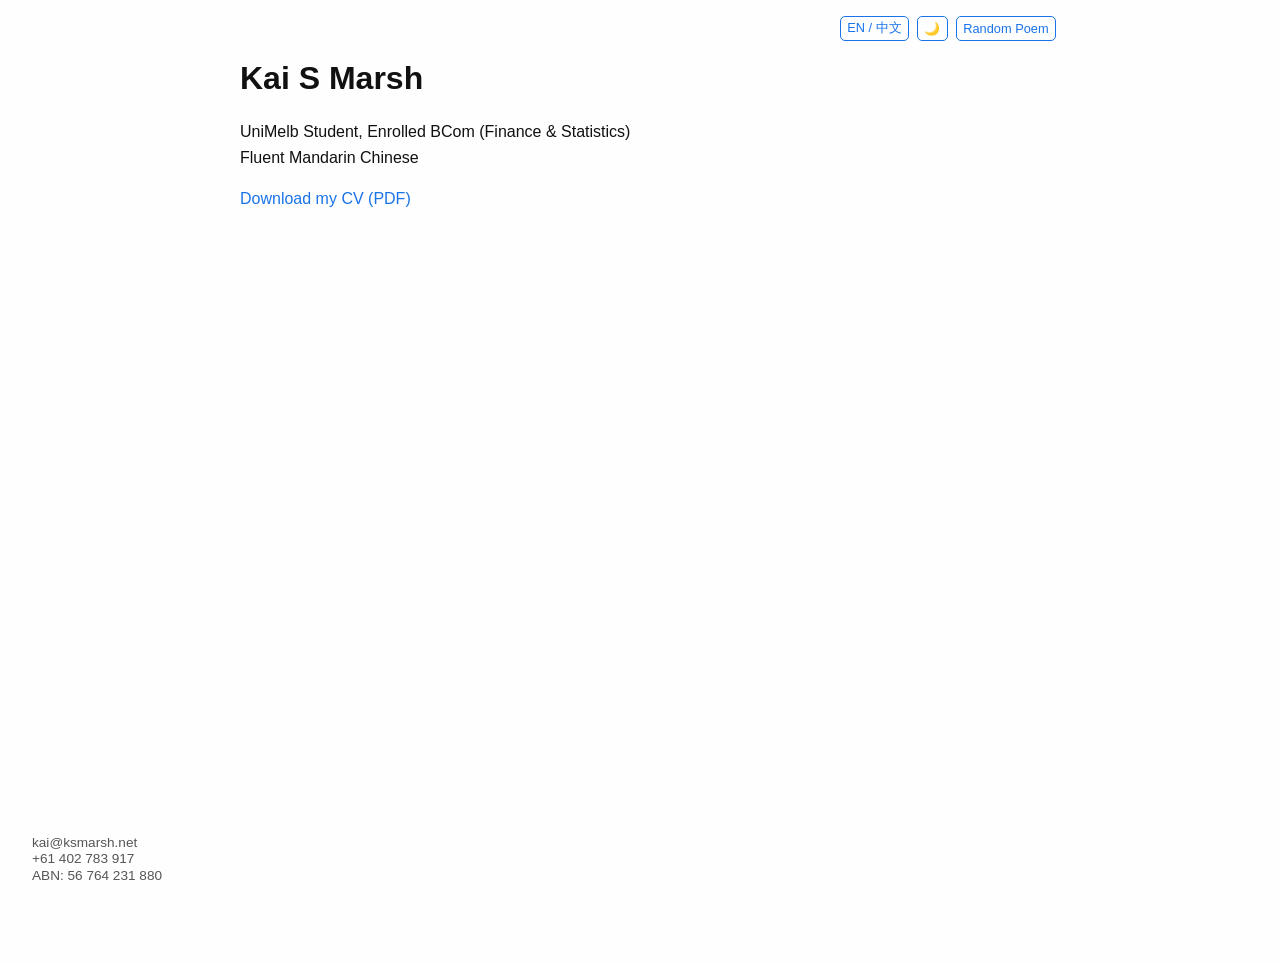
==== index.html @ ef16aa1e "Update index.html" ====
<!DOCTYPE html>
<html lang="en">
<head>
  <meta name="robots" content="noindex, nofollow">
  <meta property="og:title" content="Kai S Marsh" />
  <meta property="og:description" content="UoM BCom Student | 中文流利，HSK六级" />
  <meta property="og:image" content="https://ksmarsh.net/ma3.png" />
  <meta property="og:url" content="https://ksmarsh.net" />
  <meta property="og:type" content="website" />
  <meta charset="UTF-8">
  <meta name="viewport" content="width=device-width, initial-scale=1.0">
  <title>Kai Marsh</title>
  <link rel="icon" href="ma3.png" type="image/png" sizes="32x32">
  <style>
    body {
      font-family: "Helvetica Neue", Helvetica, Arial, sans-serif;
      max-width: 800px;
      margin: 0 auto;
      padding: 2rem;
      line-height: 1.6;
      background-color: #fefefe;
      color: #111;
      transition: background-color 0.3s, color 0.3s;
      min-height: 100vh;
      display: flex;
      flex-direction: column;
      position: relative;
    }

    a {
      color: #1a73e8;
      text-decoration: none;
    }
    a:hover {
      text-decoration: underline;
    }

    h1 {
      margin-bottom: 0.2em;
      font-size: 2rem;
    }
    h2 {
      margin-top: 2em;
    }
    p {
      margin: 0.5em 0;
    }

    /* Top-right buttons container */
    .top-buttons {
      position: absolute;
      top: 1rem;
      right: 1rem;
      display: flex;
      gap: 0.5rem;
    }

    .top-buttons button {
      padding: 0.25em 0.5em;
      border: 1px solid #1a73e8;
      border-radius: 5px;
      cursor: pointer;
      background: none;
      color: #1a73e8;
      font-size: 0.8rem;
    }

    /* Sticky footer */
.footer {
  position: fixed;
  bottom: 1rem;
  left: 2rem;
  font-size: 0.85rem;
  color: #555;
  line-height: 1.2;
}

    /* Dark mode styles */
    .dark-mode {
      background-color: #111;
      color: #fefefe;
    }

    @media (max-width: 600px) {
      body {
        padding: 1rem;
      }
      h1 {
        font-size: 1.5rem;
      }
      .top-buttons {
        top: 0.5rem;
        right: 0.5rem;
      }
    }
  </style>
</head>
<body>
  <!-- Top-right buttons -->
  <div class="top-buttons">
    <button id="lang-toggle">EN / 中文</button>
    <button id="dark-toggle">🌙</button>
    <button id="randomBtn">Random Poem </button>
  </div>

  <h1 id="name">Kai S Marsh</h1>
  <p id="description"> UniMelb Student, Enrolled BCom (Finance & Statistics) <br> Fluent Mandarin Chinese</p>
  <p><a id="cv-link" href="cv.pdf" target="_blank">Download my CV (PDF)</a></p>

<h2 id="poemTitle"></h2>
<div id="poemContent"></div>


  
  <div class="footer">
  kai@ksmarsh.net<br>
  +61 402 783 917<br>
  ABN: 56 764 231 880
</div>

  <script>
    // Poem fetch
    fetch("li_bai.json")
      .then(res => res.json())
      .then(poems => {
        #Show poem of the day
        const dayOfYear = Math.floor(
          (new Date() - new Date(new Date().getFullYear(), 0, 0)) / (1000 * 60 * 60 * 24)
        );
        const poem = poems[dayOfYear % poems.length];
        const formatted = `${poem.title}\n\n${poem.content.join("\n")}`;
        document.getElementById("poem").textContent = formatted;
        // Random button handler inside the same scope
    randomBtn.addEventListener("click", () => {
      const randomPoem = poems[Math.floor(Math.random() * poems.length)];
      poemTitle.textContent = randomPoem.title;
      poemContent.innerHTML = randomPoem.content.join("<br>");
    });
      })
      .catch(err => {
        document.getElementById("poem").textContent = "诗歌加载失败";
        console.error(err);
      });

    // Language toggle
const englishContent = {
  name: "Kai S Marsh",
  description: "UniMelb Student, Enrolled BCom (Finance & Statistics) <br> Fluent Mandarin Chinese",
  cv: "Download my CV (PDF)",
  poemTitle: "Poem of the Day"
};

const chineseContent = {
  name: "马凯",
  description: " 墨尔本大学学生： 商学系（金融）；文凭（统计）<br> 中文流利，HSK六级",
  cv: "下载我的简历 (PDF)",
  poemTitle: "李白诗歌每日一首"
};


let isEnglish = true;
const langToggle = document.getElementById("lang-toggle");
langToggle.addEventListener("click", () => {
  const nameEl = document.getElementById("name");
  const desc = document.getElementById("description");
  const cvLink = document.getElementById("cv-link");
  const poemTitle = document.getElementById("poemTitle");

  if (isEnglish) {
    nameEl.textContent = chineseContent.name;
    desc.innerHTML = chineseContent.description;
    cvLink.textContent = chineseContent.cv;
    poemTitle.textContent = chineseContent.poemTitle;
    isEnglish = false;
  } else {
    nameEl.textContent = englishContent.name;
    desc.innerHTML = englishContent.description;
    cvLink.textContent = englishContent.cv;
    poemTitle.textContent = englishContent.poemTitle;
    isEnglish = true;
  }
});


    // Dark mode toggle with moon/sun
    const darkToggle = document.getElementById("dark-toggle");
    darkToggle.addEventListener("click", () => {
      document.body.classList.toggle("dark-mode");
      if (document.body.classList.contains("dark-mode")) {
        darkToggle.textContent = "☀️";
      } else {
        darkToggle.textContent = "🌙";
      }
    });
  </script>
</body>
</html>
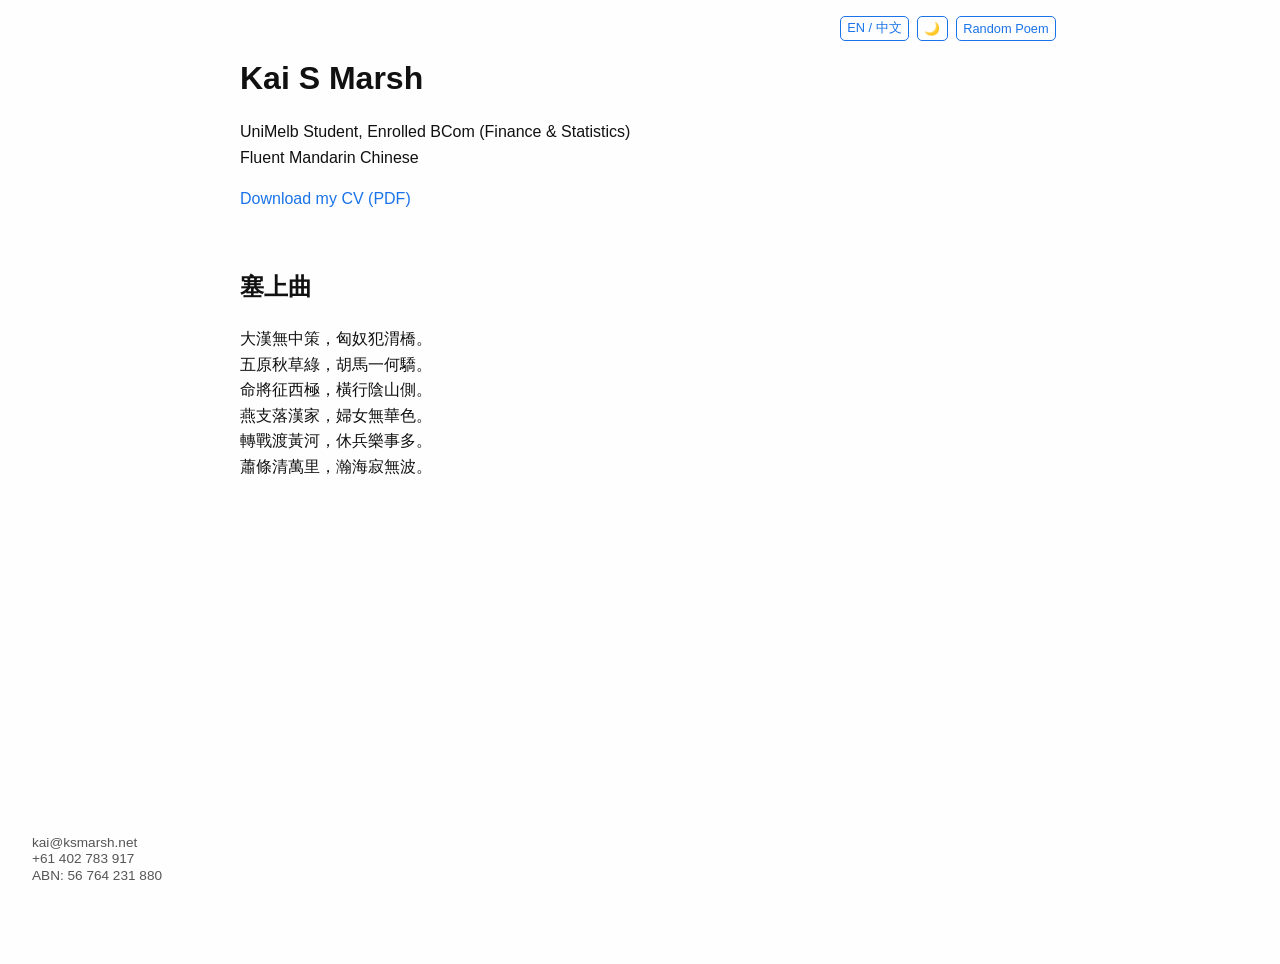
==== commit b03dbba0: "Refactor poem fetching and error handling" ====
--- a/index.html
+++ b/index.html
@@ -121,26 +121,28 @@
   <script>
     // Poem fetch
     fetch("li_bai.json")
-      .then(res => res.json())
-      .then(poems => {
-        #Show poem of the day
-        const dayOfYear = Math.floor(
-          (new Date() - new Date(new Date().getFullYear(), 0, 0)) / (1000 * 60 * 60 * 24)
-        );
-        const poem = poems[dayOfYear % poems.length];
-        const formatted = `${poem.title}\n\n${poem.content.join("\n")}`;
-        document.getElementById("poem").textContent = formatted;
-        // Random button handler inside the same scope
+  .then(res => res.json())
+  .then(poems => {
+    // Show Poem of the Day
+    const dayOfYear = Math.floor(
+      (new Date() - new Date(new Date().getFullYear(), 0, 0)) / (1000*60*60*24)
+    );
+    const poem = poems[dayOfYear % poems.length];
+    poemTitle.textContent = poem.title;
+    poemContent.innerHTML = poem.content.join("<br>");
+
+    // Random button
     randomBtn.addEventListener("click", () => {
       const randomPoem = poems[Math.floor(Math.random() * poems.length)];
       poemTitle.textContent = randomPoem.title;
       poemContent.innerHTML = randomPoem.content.join("<br>");
     });
-      })
-      .catch(err => {
-        document.getElementById("poem").textContent = "诗歌加载失败";
-        console.error(err);
-      });
+  })
+  .catch(err => {
+    poemTitle.textContent = "";
+    poemContent.textContent = "诗歌加载失败";
+    console.error(err);
+  });
 
     // Language toggle
 const englishContent = {
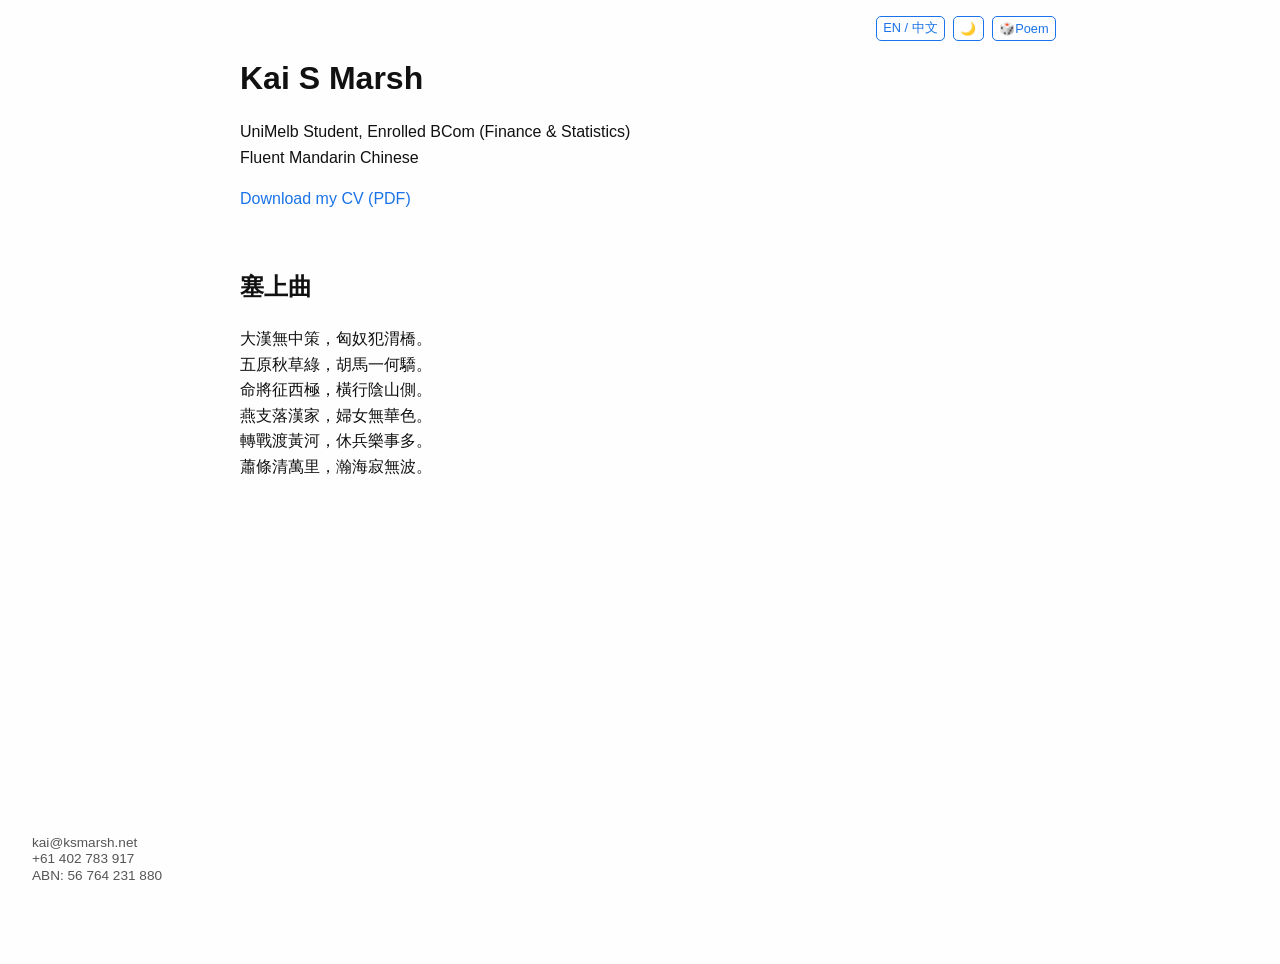
==== commit 29de97ba: "Update index.html" ====
--- a/index.html
+++ b/index.html
@@ -100,7 +100,7 @@
   <div class="top-buttons">
     <button id="lang-toggle">EN / 中文</button>
     <button id="dark-toggle">🌙</button>
-    <button id="randomBtn">Random Poem </button>
+    <button id="randomBtn">🎲Poem </button>
   </div>
 
   <h1 id="name">Kai S Marsh</h1>
@@ -173,12 +173,14 @@
     desc.innerHTML = chineseContent.description;
     cvLink.textContent = chineseContent.cv;
     poemTitle.textContent = chineseContent.poemTitle;
+    randomBtn.textContent = "🎲Poem";
     isEnglish = false;
   } else {
     nameEl.textContent = englishContent.name;
     desc.innerHTML = englishContent.description;
     cvLink.textContent = englishContent.cv;
     poemTitle.textContent = englishContent.poemTitle;
+    randomBtn.textContent = "🎲随机诗歌";
     isEnglish = true;
   }
 });
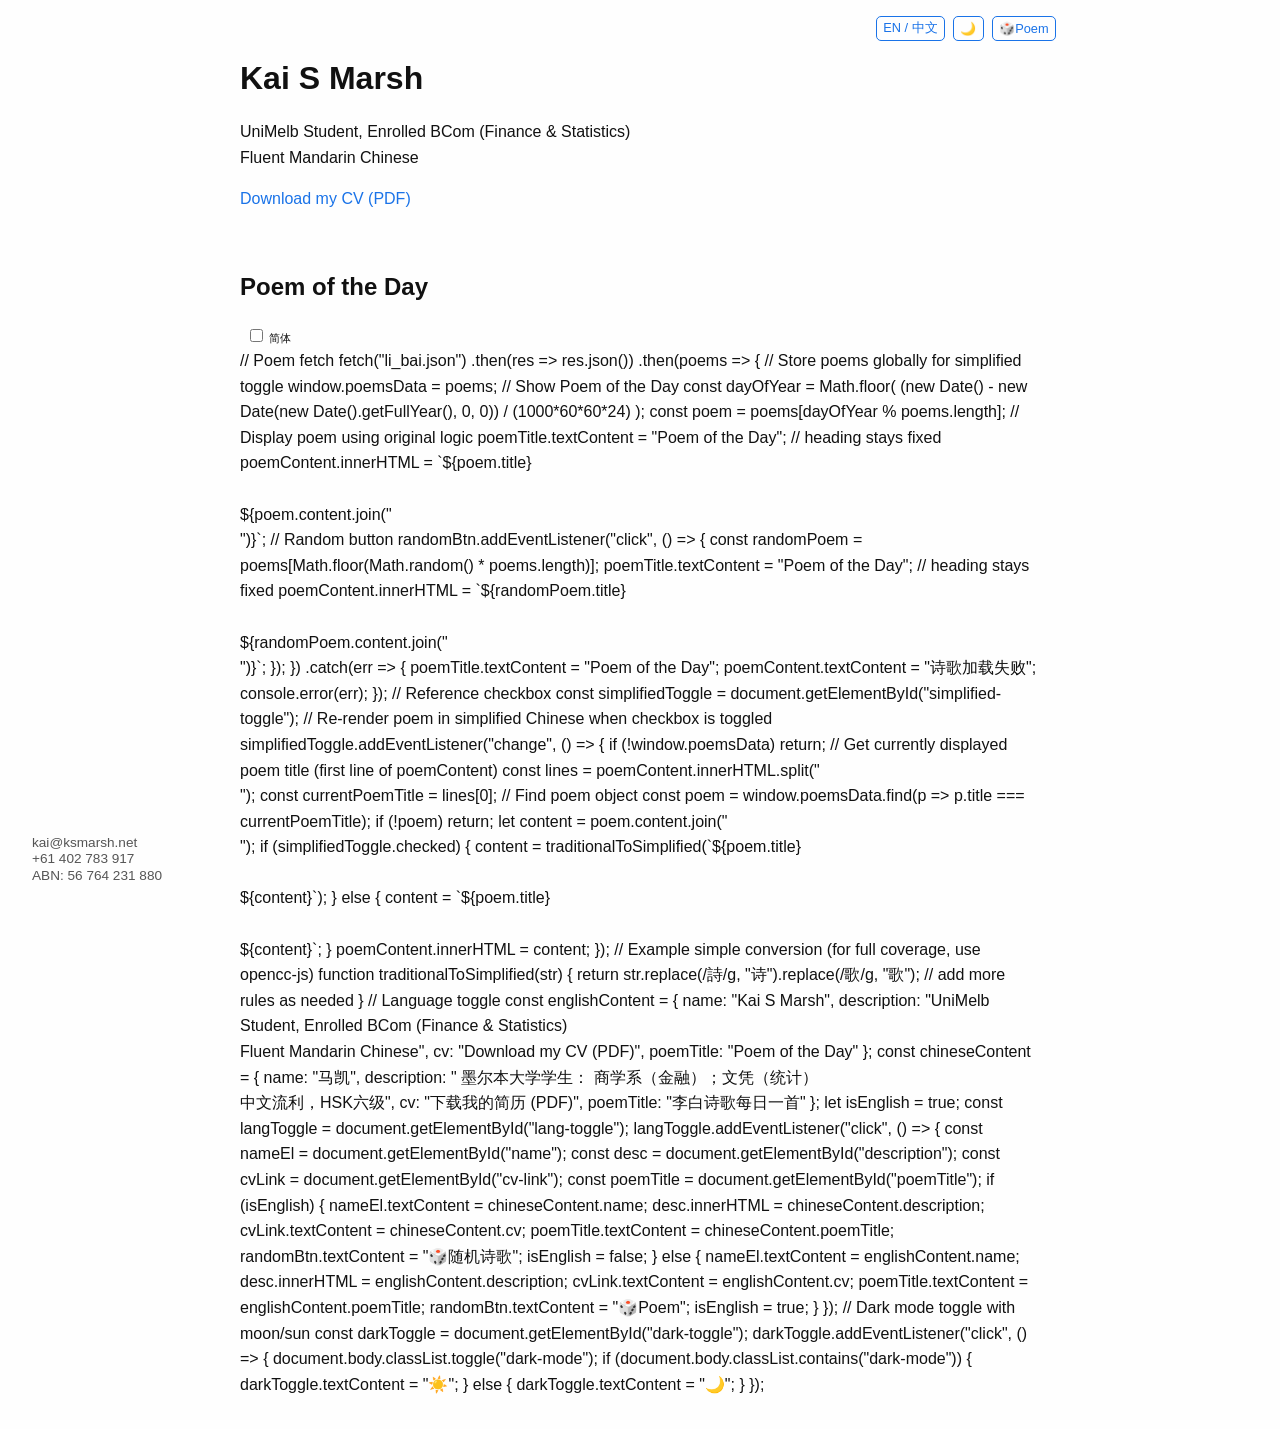
==== commit 5780e949: "Improve poem display and toggle functionality Refactor poem display logic and simplify checkbox hand" ====
--- a/index.html
+++ b/index.html
@@ -107,9 +107,11 @@
   <p id="description"> UniMelb Student, Enrolled BCom (Finance & Statistics) <br> Fluent Mandarin Chinese</p>
   <p><a id="cv-link" href="cv.pdf" target="_blank">Download my CV (PDF)</a></p>
 
-<h2 id="poemTitle"></h2>
+<h2 id="poemTitle">Poem of the Day</h2>
+<label style="font-size:0.7em; margin-left:0.5em;">
+  <input type="checkbox" id="simplified-toggle"> 简体
+</label>
 <div id="poemContent"></div>
-
 
   
   <div class="footer">
@@ -118,31 +120,64 @@
   ABN: 56 764 231 880
 </div>
 
-  <script>
-    // Poem fetch
-    fetch("li_bai.json")
+  // Poem fetch
+fetch("li_bai.json")
   .then(res => res.json())
   .then(poems => {
+    // Store poems globally for simplified toggle
+    window.poemsData = poems;
+
     // Show Poem of the Day
     const dayOfYear = Math.floor(
       (new Date() - new Date(new Date().getFullYear(), 0, 0)) / (1000*60*60*24)
     );
     const poem = poems[dayOfYear % poems.length];
-    poemTitle.textContent = poem.title;
-    poemContent.innerHTML = poem.content.join("<br>");
+    // Display poem using original logic
+    poemTitle.textContent = "Poem of the Day"; // heading stays fixed
+    poemContent.innerHTML = `${poem.title}<br><br>${poem.content.join("<br>")}`;
 
     // Random button
     randomBtn.addEventListener("click", () => {
       const randomPoem = poems[Math.floor(Math.random() * poems.length)];
-      poemTitle.textContent = randomPoem.title;
-      poemContent.innerHTML = randomPoem.content.join("<br>");
+      poemTitle.textContent = "Poem of the Day"; // heading stays fixed
+      poemContent.innerHTML = `${randomPoem.title}<br><br>${randomPoem.content.join("<br>")}`;
     });
   })
   .catch(err => {
-    poemTitle.textContent = "";
+    poemTitle.textContent = "Poem of the Day";
     poemContent.textContent = "诗歌加载失败";
     console.error(err);
   });
+
+// Reference checkbox
+const simplifiedToggle = document.getElementById("simplified-toggle");
+
+// Re-render poem in simplified Chinese when checkbox is toggled
+simplifiedToggle.addEventListener("change", () => {
+  if (!window.poemsData) return;
+
+  // Get currently displayed poem title (first line of poemContent)
+  const lines = poemContent.innerHTML.split("<br>");
+  const currentPoemTitle = lines[0];
+
+  // Find poem object
+  const poem = window.poemsData.find(p => p.title === currentPoemTitle);
+  if (!poem) return;
+
+  let content = poem.content.join("<br>");
+  if (simplifiedToggle.checked) {
+    content = traditionalToSimplified(`${poem.title}<br><br>${content}`);
+  } else {
+    content = `${poem.title}<br><br>${content}`;
+  }
+
+  poemContent.innerHTML = content;
+});
+
+// Example simple conversion (for full coverage, use opencc-js)
+function traditionalToSimplified(str) {
+  return str.replace(/詩/g, "诗").replace(/歌/g, "歌"); // add more rules as needed
+}
 
     // Language toggle
 const englishContent = {
@@ -173,14 +208,14 @@
     desc.innerHTML = chineseContent.description;
     cvLink.textContent = chineseContent.cv;
     poemTitle.textContent = chineseContent.poemTitle;
-    randomBtn.textContent = "🎲Poem";
+    randomBtn.textContent = "🎲随机诗歌";
     isEnglish = false;
   } else {
     nameEl.textContent = englishContent.name;
     desc.innerHTML = englishContent.description;
     cvLink.textContent = englishContent.cv;
     poemTitle.textContent = englishContent.poemTitle;
-    randomBtn.textContent = "🎲随机诗歌";
+    randomBtn.textContent = "🎲Poem";
     isEnglish = true;
   }
 });
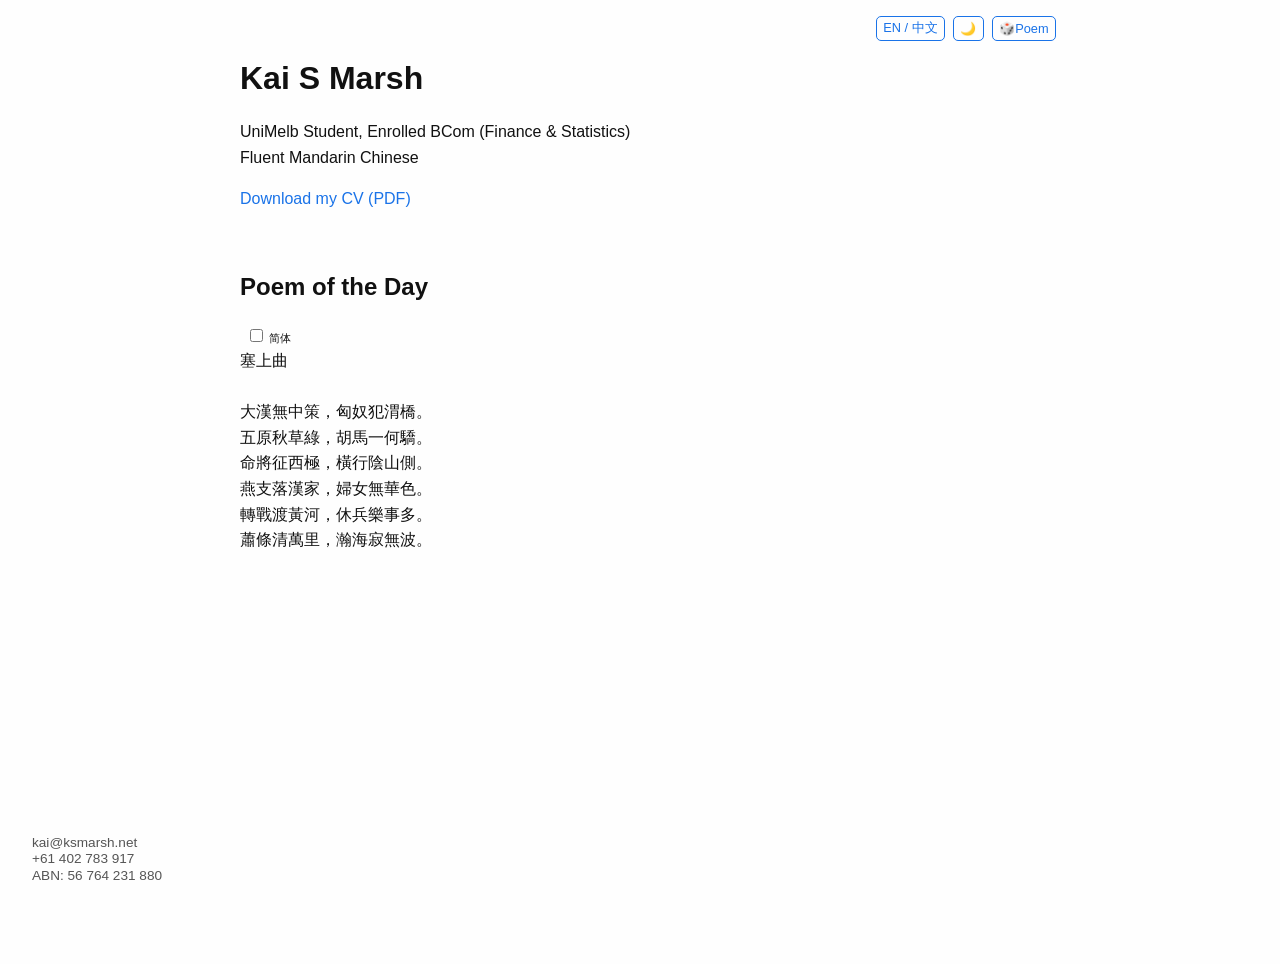
==== commit 81aef4d6: "Fix formatting issues in index.html" ====
--- a/index.html
+++ b/index.html
@@ -119,7 +119,7 @@
   +61 402 783 917<br>
   ABN: 56 764 231 880
 </div>
-
+<script>
   // Poem fetch
 fetch("li_bai.json")
   .then(res => res.json())
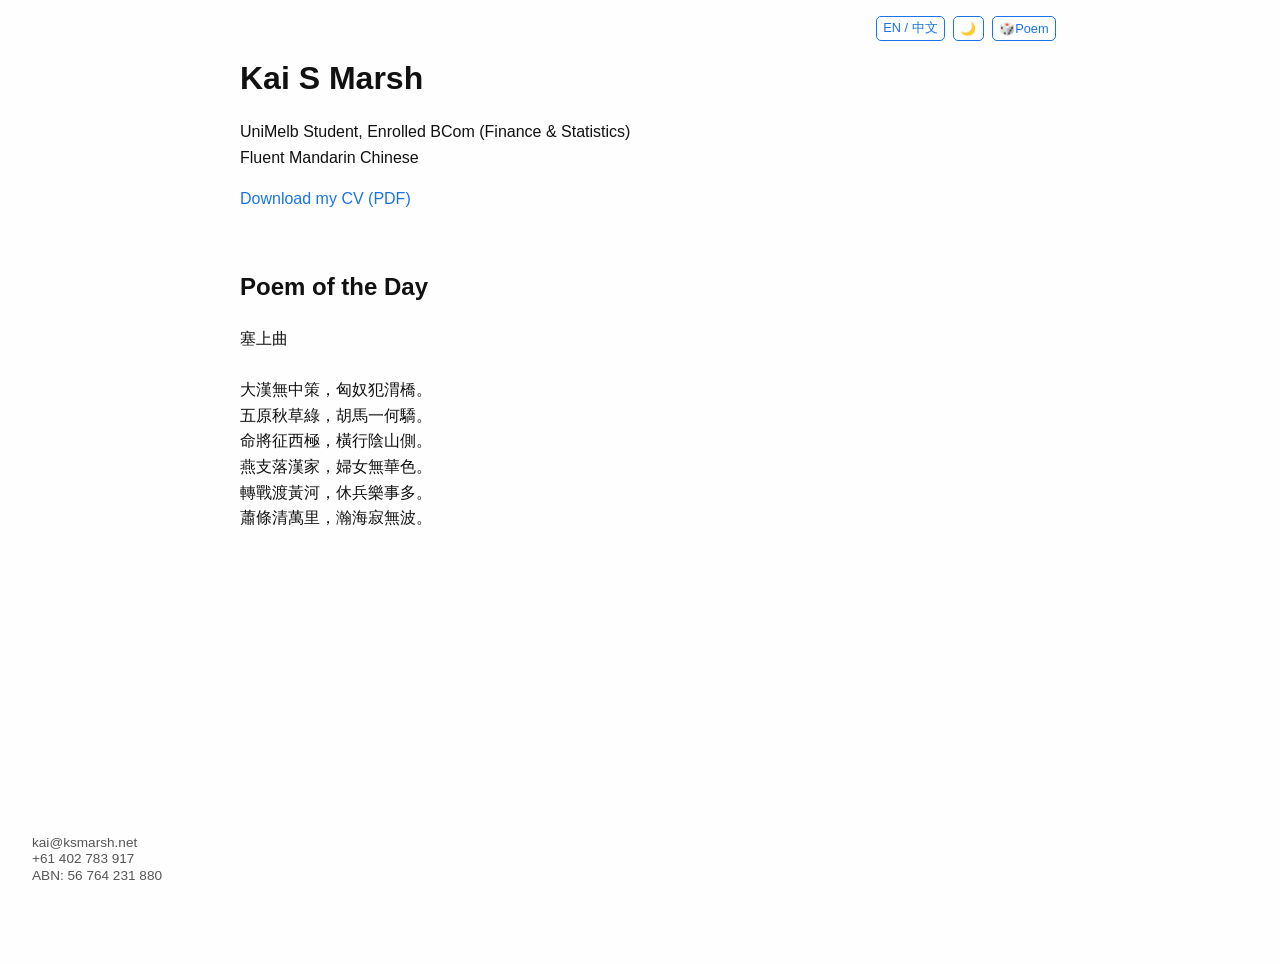
==== commit d645988b: "Comment out simplified Chinese toggle functionality Commented out the checkbox for simplified Chines" ====
--- a/index.html
+++ b/index.html
@@ -108,11 +108,10 @@
   <p><a id="cv-link" href="cv.pdf" target="_blank">Download my CV (PDF)</a></p>
 
 <h2 id="poemTitle">Poem of the Day</h2>
-<label style="font-size:0.7em; margin-left:0.5em;">
-  <input type="checkbox" id="simplified-toggle"> 简体
-</label>
+<!-- <label style="font-size:0.7em; margin-left:0.5em;">
+ <input type="checkbox" id="simplified-toggle"> 简体
+</label> -->
 <div id="poemContent"></div>
-
   
   <div class="footer">
   kai@ksmarsh.net<br>
@@ -153,7 +152,7 @@
 const simplifiedToggle = document.getElementById("simplified-toggle");
 
 // Re-render poem in simplified Chinese when checkbox is toggled
-simplifiedToggle.addEventListener("change", () => {
+/*simplifiedToggle.addEventListener("change", () => {
   if (!window.poemsData) return;
 
   // Get currently displayed poem title (first line of poemContent)
@@ -178,7 +177,7 @@
 function traditionalToSimplified(str) {
   return str.replace(/詩/g, "诗").replace(/歌/g, "歌"); // add more rules as needed
 }
-
+*/
     // Language toggle
 const englishContent = {
   name: "Kai S Marsh",
